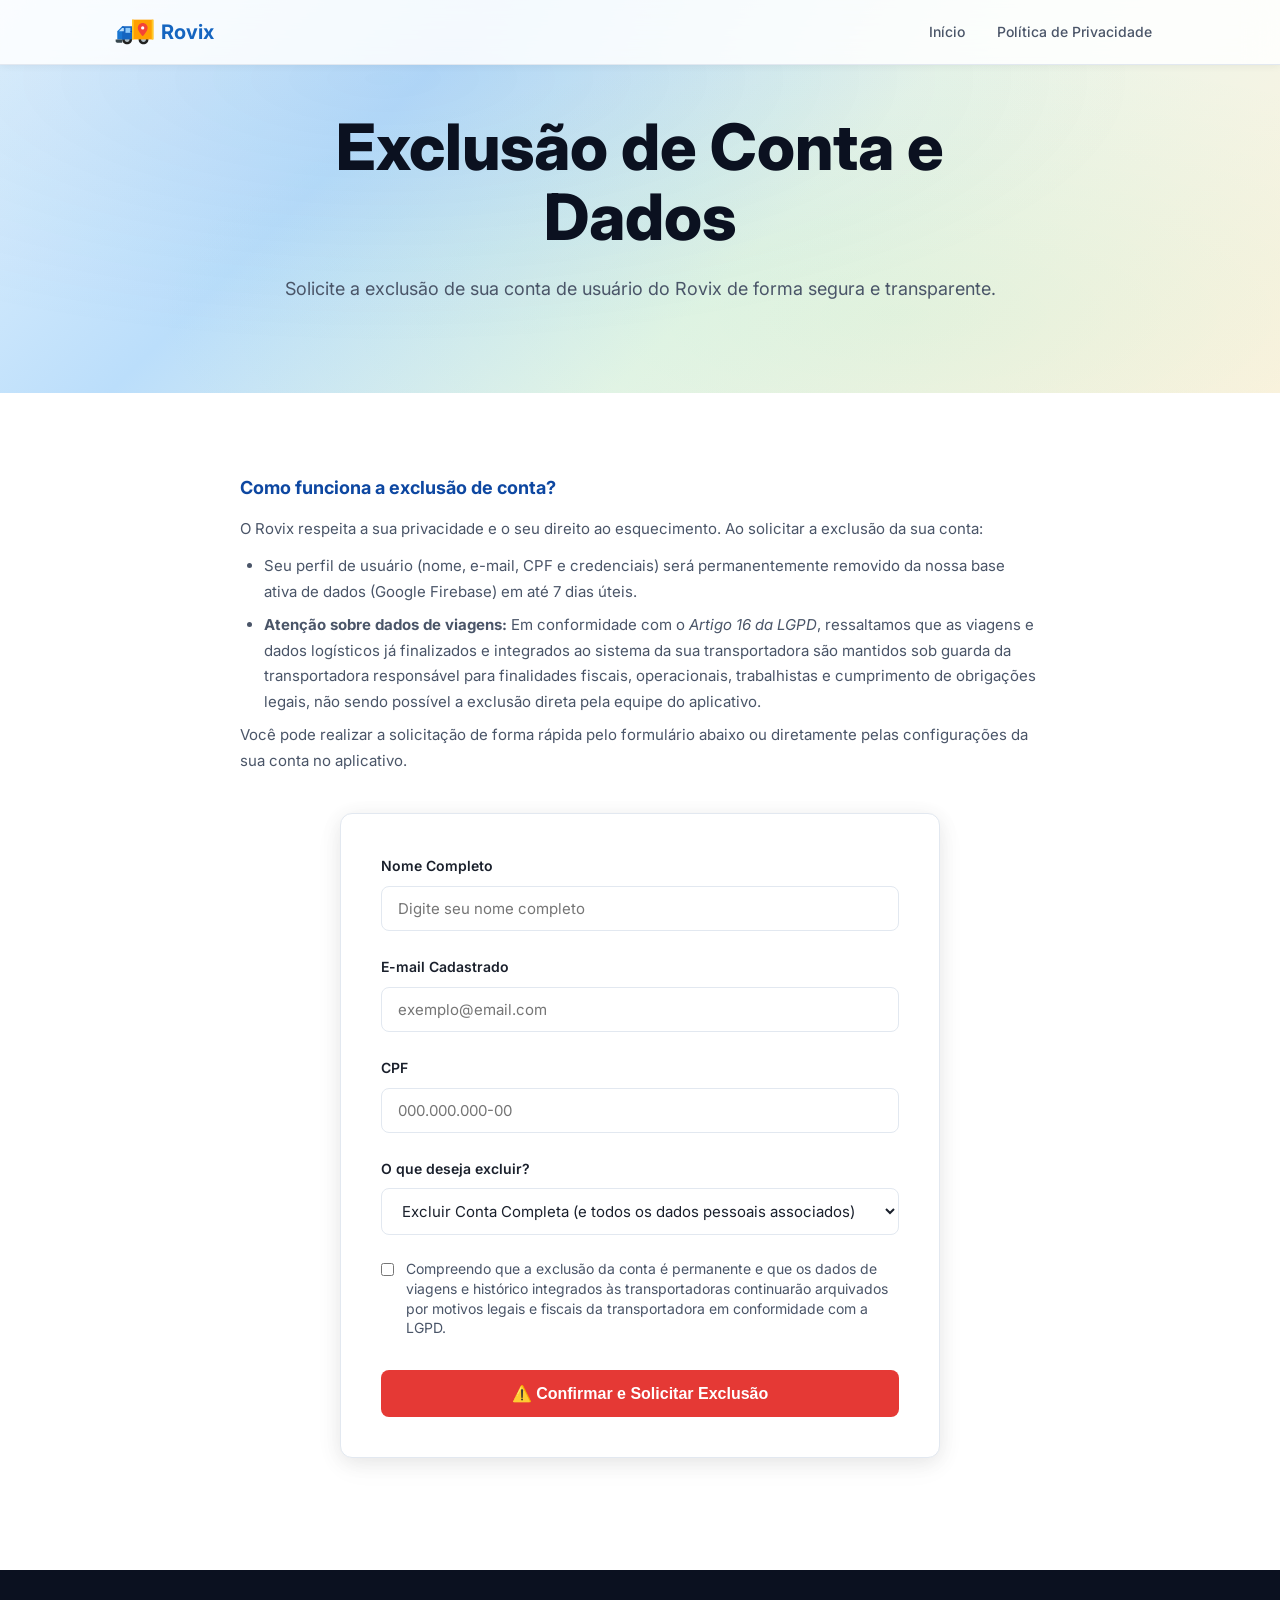
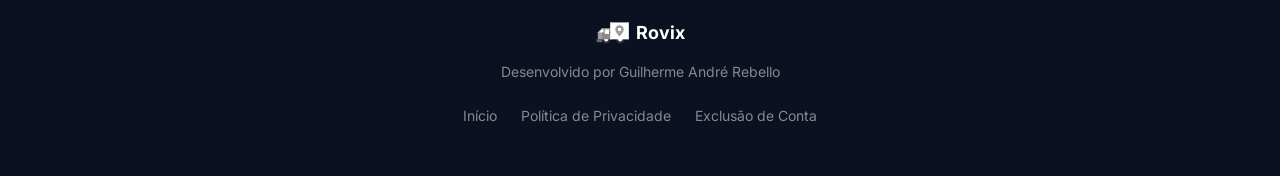
==== delete-account.html @ f407a165 "feat: add account deletion and privacy policy pages to documentation site" ====
<!DOCTYPE html>
<html lang="pt-BR">

<head>
    <meta charset="UTF-8">
    <meta name="viewport" content="width=device-width, initial-scale=1.0">
    <meta name="description" content="Solicitação de Exclusão de Conta e Dados do aplicativo Rovix. Exclua sua conta e dados pessoais.">
    <title>Rovix — Exclusão de Conta</title>
    <link rel="preconnect" href="https://fonts.googleapis.com">
    <link rel="preconnect" href="https://fonts.gstatic.com" crossorigin>
    <link href="https://fonts.googleapis.com/css2?family=Inter:wght@300;400;500;600;700;800&display=swap" rel="stylesheet">
    <link rel="stylesheet" href="style.css">
    <style>
        .form-container {
            max-width: 600px;
            margin: 2rem auto;
            background: var(--surface);
            padding: 2.5rem;
            border-radius: var(--radius);
            border: 1px solid var(--border);
            box-shadow: var(--shadow-lg);
        }

        .form-group {
            margin-bottom: 1.5rem;
            text-align: left;
        }

        .form-group label {
            display: block;
            font-size: 0.875rem;
            font-weight: 600;
            margin-bottom: 0.5rem;
            color: var(--text);
        }

        .form-group input {
            width: 100%;
            padding: 0.75rem 1rem;
            border: 1px solid var(--border);
            border-radius: var(--radius-sm);
            font-family: var(--font);
            font-size: 0.9375rem;
            color: var(--text);
            background: var(--bg);
            transition: var(--transition);
        }

        .form-group input:focus {
            outline: none;
            border-color: var(--primary);
            box-shadow: 0 0 0 3px var(--primary-bg);
        }

        .checkbox-group {
            display: flex;
            align-items: flex-start;
            gap: 0.75rem;
            margin-bottom: 2rem;
            text-align: left;
        }

        .checkbox-group input {
            margin-top: 0.25rem;
            width: auto;
            cursor: pointer;
        }

        .checkbox-group label {
            font-size: 0.875rem;
            color: var(--text-secondary);
            cursor: pointer;
            line-height: 1.4;
        }

        .btn-submit {
            width: 100%;
            justify-content: center;
            padding: 0.875rem 1.5rem;
            font-size: 1rem;
            font-weight: 600;
            background: var(--error);
            border: none;
            color: white;
            border-radius: var(--radius-sm);
            cursor: pointer;
            display: inline-flex;
            align-items: center;
            gap: 0.5rem;
            transition: var(--transition);
        }

        .btn-submit:hover {
            background: #B71C1C;
            transform: translateY(-2px);
            box-shadow: 0 4px 12px rgba(229, 57, 53, 0.2);
        }

        .btn-submit:disabled {
            background: var(--border);
            color: var(--text-muted);
            cursor: not-allowed;
            transform: none;
            box-shadow: none;
        }

        /* Success Card overlay inside container */
        .success-card {
            display: none;
            text-align: center;
            animation: fadeIn 0.4s ease forwards;
        }

        .success-icon {
            font-size: 4rem;
            color: var(--accent);
            margin-bottom: 1.5rem;
        }

        @keyframes fadeIn {
            from { opacity: 0; transform: translateY(10px); }
            to { opacity: 1; transform: translateY(0); }
        }
    </style>
</head>

<body>

    <!-- Navigation -->
    <nav class="navbar scrolled" id="navbar">
        <div class="nav-container">
            <a href="index.html" class="nav-logo" style="display: flex; align-items: center; gap: 6px;">
                <img src="logo.svg" alt="Rovix Logo" height="28">
                <span>Rovix</span>
            </a>
            <ul class="nav-menu">
                <li><a href="index.html" class="nav-link">Início</a></li>
                <li><a href="privacy.html" class="nav-link">Política de Privacidade</a></li>
            </ul>
        </div>
    </nav>

    <!-- Header Section -->
    <header class="hero" id="inicio" style="min-height: auto; padding: 7rem 1.5rem 3rem;">
        <div class="hero-bg"></div>
        <div class="hero-content" style="max-width: 800px;">
            <h1>Exclusão de Conta e Dados</h1>
            <p class="hero-subtitle">Solicite a exclusão de sua conta de usuário do Rovix de forma segura e transparente.</p>
        </div>
    </header>

    <!-- Content Section -->
    <section class="section">
        <div class="container">
            <div class="privacy-content">
                
                <div class="privacy-block">
                    <h3>Como funciona a exclusão de conta?</h3>
                    <p>O Rovix respeita a sua privacidade e o seu direito ao esquecimento. Ao solicitar a exclusão da sua conta:</p>
                    <ul>
                        <li>Seu perfil de usuário (nome, e-mail, CPF e credenciais) será permanentemente removido da nossa base ativa de dados (Google Firebase) em até 7 dias úteis.</li>
                        <li><strong>Atenção sobre dados de viagens:</strong> Em conformidade com o <em>Artigo 16 da LGPD</em>, ressaltamos que as viagens e dados logísticos já finalizados e integrados ao sistema da sua transportadora são mantidos sob guarda da transportadora responsável para finalidades fiscais, operacionais, trabalhistas e cumprimento de obrigações legais, não sendo possível a exclusão direta pela equipe do aplicativo.</li>
                    </ul>
                    <p>Você pode realizar a solicitação de forma rápida pelo formulário abaixo ou diretamente pelas configurações da sua conta no aplicativo.</p>
                </div>

                <!-- Interactive Form Container -->
                <div class="form-container">
                    
                    <!-- Deletion Form -->
                    <form id="deleteAccountForm" onsubmit="handleSubmit(event)">
                        <div class="form-group">
                            <label for="fullName">Nome Completo</label>
                            <input type="text" id="fullName" required placeholder="Digite seu nome completo">
                        </div>

                        <div class="form-group">
                            <label for="email">E-mail Cadastrado</label>
                            <input type="email" id="email" required placeholder="exemplo@email.com">
                        </div>

                        <div class="form-group">
                            <label for="cpf">CPF</label>
                            <input type="text" id="cpf" required placeholder="000.000.000-00" oninput="maskCPF(this)">
                        </div>

                        <div class="form-group">
                            <label for="requestType">O que deseja excluir?</label>
                            <select id="requestType" required style="width: 100%; padding: 0.75rem 1rem; border: 1px solid var(--border); border-radius: var(--radius-sm); font-family: var(--font); font-size: 0.9375rem; color: var(--text); background: var(--bg); transition: var(--transition);">
                                <option value="full">Excluir Conta Completa (e todos os dados pessoais associados)</option>
                                <option value="data_only">Excluir Apenas Dados Específicos de Viagens (manter a conta ativa)</option>
                            </select>
                        </div>

                        <div class="checkbox-group">
                            <input type="checkbox" id="confirmDelete" required>
                            <label for="confirmDelete">
                                Compreendo que a exclusão da conta é permanente e que os dados de viagens e histórico integrados às transportadoras continuarão arquivados por motivos legais e fiscais da transportadora em conformidade com a LGPD.
                            </label>
                        </div>

                        <button type="submit" class="btn-submit" id="btnSubmit">
                            ⚠️ Confirmar e Solicitar Exclusão
                        </button>
                    </form>

                    <!-- Success Card (hidden by default) -->
                    <div class="success-card" id="successCard">
                        <div class="success-icon">✓</div>
                        <h3 style="color: var(--text); font-size: 1.5rem; margin-bottom: 1rem;">Solicitação Recebida!</h3>
                        <p style="color: var(--text-secondary); margin-bottom: 1.5rem;">Sua solicitação de exclusão de conta foi registrada. Iremos processar seu pedido e remover as informações de login do banco de dados ativo em até 7 dias úteis. Um e-mail de confirmação será enviado para o endereço informado.</p>
                        <a href="index.html" class="btn btn-outline" style="display: inline-flex; width: auto;">Voltar para o Início</a>
                    </div>

                </div>

            </div>
        </div>
    </section>

    <!-- Footer -->
    <footer class="footer">
        <div class="container">
            <div class="footer-content">
                <div class="footer-brand" style="display: flex; align-items: center; gap: 6px;">
                    <img src="logo.svg" alt="Logo Rovix" height="24" style="filter: grayscale(1) brightness(1.5);">
                    <span class="footer-name">Rovix</span>
                </div>
                <p class="footer-text">Desenvolvido por Guilherme André Rebello</p>
                <div class="footer-links" style="display: flex; gap: 1.5rem; margin-top: 0.5rem;">
                    <a href="index.html">Início</a>
                    <a href="privacy.html">Política de Privacidade</a>
                    <a href="delete-account.html">Exclusão de Conta</a>
                </div>
            </div>
        </div>
    </footer>

    <script>
        function maskCPF(input) {
            let value = input.value.replace(/\D/g, "");
            if (value.length > 11) value = value.slice(0, 11);
            
            value = value.replace(/(\d{3})(\d)/, "$1.$2");
            value = value.replace(/(\d{3})(\d)/, "$1.$2");
            value = value.replace(/(\d{3})(\d{1,2})$/, "$1-$2");
            
            input.value = value;
        }

        function handleSubmit(event) {
            event.preventDefault();
            const btnSubmit = document.getElementById('btnSubmit');
            const form = document.getElementById('deleteAccountForm');
            const successCard = document.getElementById('successCard');

            // Disable button and change state
            btnSubmit.disabled = true;
            btnSubmit.innerText = "Processando solicitação...";

            // Simulate server request
            setTimeout(() => {
                form.style.display = 'none';
                successCard.style.display = 'block';
            }, 1200);
        }
    </script>

</body>

</html>
---- style.css ----
/* ===== CSS Variables ===== */
:root {
    --primary: #1565C0;
    --primary-dark: #0D47A1;
    --primary-light: #42A5F5;
    --primary-bg: #E3F2FD;
    --accent: #00C853;
    --accent-dark: #00A844;
    --warning: #FF9800;
    --error: #E53935;
    --info: #039BE5;

    --bg: #FFFFFF;
    --bg-alt: #F5F7FA;
    --bg-dark: #0B1120;
    --surface: #FFFFFF;
    --surface-hover: #F0F4F8;
    --border: #E2E8F0;

    --text: #1A202C;
    --text-secondary: #4A5568;
    --text-muted: #718096;
    --text-on-primary: #FFFFFF;

    --radius: 12px;
    --radius-sm: 8px;
    --radius-lg: 20px;
    --shadow: 0 1px 3px rgba(0,0,0,0.08), 0 4px 12px rgba(0,0,0,0.04);
    --shadow-lg: 0 4px 20px rgba(0,0,0,0.08), 0 8px 32px rgba(0,0,0,0.04);
    --shadow-xl: 0 8px 40px rgba(0,0,0,0.12);

    --font: 'Inter', -apple-system, BlinkMacSystemFont, 'Segoe UI', sans-serif;
    --transition: 0.3s cubic-bezier(0.4, 0, 0.2, 1);
}

/* ===== Reset ===== */
*, *::before, *::after {
    margin: 0;
    padding: 0;
    box-sizing: border-box;
}

html {
    scroll-behavior: smooth;
    font-size: 16px;
}

body {
    font-family: var(--font);
    color: var(--text);
    background: var(--bg);
    line-height: 1.7;
    -webkit-font-smoothing: antialiased;
}

img { max-width: 100%; }
a { text-decoration: none; color: inherit; }

/* ===== Container ===== */
.container {
    max-width: 1100px;
    margin: 0 auto;
    padding: 0 1.5rem;
}

/* ===== Navbar ===== */
.navbar {
    position: fixed;
    top: 0;
    left: 0;
    right: 0;
    z-index: 1000;
    background: rgba(255,255,255,0.85);
    backdrop-filter: blur(16px);
    -webkit-backdrop-filter: blur(16px);
    border-bottom: 1px solid transparent;
    transition: var(--transition);
}

.navbar.scrolled {
    border-bottom-color: var(--border);
    box-shadow: 0 1px 8px rgba(0,0,0,0.06);
}

.nav-container {
    max-width: 1100px;
    margin: 0 auto;
    padding: 0 1.5rem;
    display: flex;
    align-items: center;
    justify-content: space-between;
    height: 64px;
}

.nav-logo {
    display: flex;
    align-items: center;
    gap: 0.5rem;
    font-weight: 700;
    font-size: 1.25rem;
    color: var(--primary);
}

.logo-icon {
    font-size: 1.5rem;
}

.nav-menu {
    display: flex;
    list-style: none;
    gap: 0.25rem;
}

.nav-link {
    padding: 0.5rem 0.875rem;
    border-radius: var(--radius-sm);
    font-size: 0.875rem;
    font-weight: 500;
    color: var(--text-secondary);
    transition: var(--transition);
}

.nav-link:hover {
    background: var(--primary-bg);
    color: var(--primary);
}

.nav-toggle {
    display: none;
    flex-direction: column;
    gap: 5px;
    background: none;
    border: none;
    cursor: pointer;
    padding: 4px;
}

.nav-toggle span {
    width: 24px;
    height: 2px;
    background: var(--text);
    border-radius: 2px;
    transition: var(--transition);
}

.nav-toggle.active span:nth-child(1) { transform: rotate(45deg) translate(5px, 5px); }
.nav-toggle.active span:nth-child(2) { opacity: 0; }
.nav-toggle.active span:nth-child(3) { transform: rotate(-45deg) translate(5px, -5px); }

/* ===== Hero ===== */
.hero {
    position: relative;
    min-height: 85vh;
    display: flex;
    align-items: center;
    justify-content: center;
    text-align: center;
    padding: 6rem 1.5rem 4rem;
    overflow: hidden;
}

.hero-bg {
    position: absolute;
    inset: 0;
    background: linear-gradient(135deg, #E3F2FD 0%, #BBDEFB 30%, #E8F5E9 60%, #FFF3E0 100%);
    z-index: 0;
}

.hero-bg::after {
    content: '';
    position: absolute;
    inset: 0;
    background: radial-gradient(ellipse at 30% 20%, rgba(21, 101, 192, 0.08) 0%, transparent 60%),
                radial-gradient(ellipse at 70% 80%, rgba(0, 200, 83, 0.06) 0%, transparent 60%);
}

.hero-content {
    position: relative;
    z-index: 1;
    max-width: 700px;
}

.hero-badge {
    display: inline-block;
    padding: 0.375rem 1rem;
    border-radius: 50px;
    background: rgba(21, 101, 192, 0.1);
    color: var(--primary);
    font-size: 0.8125rem;
    font-weight: 600;
    margin-bottom: 1.5rem;
    letter-spacing: 0.02em;
}

.hero h1 {
    font-size: clamp(2.5rem, 6vw, 4rem);
    font-weight: 800;
    line-height: 1.1;
    margin-bottom: 1.25rem;
    color: var(--bg-dark);
}

.gradient-text {
    background: linear-gradient(135deg, var(--primary) 0%, var(--primary-light) 50%, var(--accent) 100%);
    -webkit-background-clip: text;
    -webkit-text-fill-color: transparent;
    background-clip: text;
}

.hero-subtitle {
    font-size: 1.125rem;
    color: var(--text-secondary);
    margin-bottom: 2.5rem;
    line-height: 1.8;
}

.hero-actions {
    display: flex;
    gap: 1rem;
    justify-content: center;
    flex-wrap: wrap;
}

/* ===== Buttons ===== */
.btn {
    display: inline-flex;
    align-items: center;
    gap: 0.5rem;
    padding: 0.875rem 2rem;
    border-radius: 50px;
    font-size: 0.9375rem;
    font-weight: 600;
    cursor: pointer;
    transition: var(--transition);
    border: none;
}

.btn-primary {
    background: var(--primary);
    color: var(--text-on-primary);
    box-shadow: 0 4px 14px rgba(21, 101, 192, 0.3);
}

.btn-primary:hover {
    background: var(--primary-dark);
    box-shadow: 0 6px 20px rgba(21, 101, 192, 0.4);
    transform: translateY(-2px);
}

.btn-outline {
    background: transparent;
    color: var(--primary);
    border: 2px solid var(--primary);
}

.btn-outline:hover {
    background: var(--primary);
    color: var(--text-on-primary);
    transform: translateY(-2px);
}

.btn-icon {
    font-size: 0.75rem;
}

/* ===== Download Section ===== */
.section-download {
    background: linear-gradient(135deg, #E8F5E9 0%, #C8E6C9 50%, #E3F2FD 100%);
}

.download-card {
    display: flex;
    align-items: center;
    gap: 1.5rem;
    background: var(--surface);
    border-radius: var(--radius-lg);
    padding: 2rem 2.5rem;
    box-shadow: var(--shadow-lg);
    border: 2px solid rgba(0, 200, 83, 0.2);
    max-width: 700px;
    margin: 0 auto;
}

.download-icon {
    font-size: 3rem;
    flex-shrink: 0;
}

.download-info {
    flex: 1;
}

.download-info h3 {
    font-size: 1.25rem;
    font-weight: 700;
    margin-bottom: 0.25rem;
}

.download-info p {
    font-size: 0.875rem;
    color: var(--text-muted);
}

.btn-download {
    background: linear-gradient(135deg, var(--accent), var(--accent-dark));
    color: white;
    padding: 1rem 2rem;
    font-size: 1rem;
    font-weight: 700;
    box-shadow: 0 4px 14px rgba(0, 200, 83, 0.35);
    flex-shrink: 0;
}

.btn-download:hover {
    transform: translateY(-3px);
    box-shadow: 0 6px 20px rgba(0, 200, 83, 0.45);
}

/* ===== Sections ===== */
.section {
    padding: 5rem 0;
}

.section-alt {
    background: var(--bg-alt);
}

.section-header {
    text-align: center;
    margin-bottom: 3.5rem;
}

.section-badge {
    display: inline-block;
    padding: 0.375rem 1rem;
    border-radius: 50px;
    background: var(--primary-bg);
    color: var(--primary);
    font-size: 0.8125rem;
    font-weight: 600;
    margin-bottom: 1rem;
}

.section-header h2 {
    font-size: 2rem;
    font-weight: 800;
    margin-bottom: 0.75rem;
    color: var(--bg-dark);
}

.section-header p {
    font-size: 1.0625rem;
    color: var(--text-muted);
    max-width: 550px;
    margin: 0 auto;
}

/* ===== Video Wrapper ===== */
.video-wrapper {
    max-width: 800px;
    margin: 0 auto;
    border-radius: var(--radius-lg);
    overflow: hidden;
    box-shadow: var(--shadow-xl);
    aspect-ratio: 16 / 9;
    background: #0B1120;
}

.video-wrapper iframe {
    width: 100%;
    height: 100%;
}

.video-placeholder {
    width: 100%;
    height: 100%;
    display: flex;
    flex-direction: column;
    align-items: center;
    justify-content: center;
    background: linear-gradient(135deg, #1a1a2e, #16213e);
    gap: 0.75rem;
}

.video-placeholder-icon {
    font-size: 3rem;
    opacity: 0.6;
}

.video-placeholder p {
    font-size: 1.125rem;
    font-weight: 500;
    color: rgba(255, 255, 255, 0.5);
    letter-spacing: 0.05em;
}

/* ===== Tutorials Grid ===== */
.tutorials-grid {
    display: grid;
    grid-template-columns: repeat(3, 1fr);
    gap: 2rem;
    align-items: start;
}

.tutorial-card {
    background: var(--surface);
    border-radius: var(--radius-lg);
    padding: 1.75rem 1.5rem 1.5rem;
    box-shadow: var(--shadow-lg);
    border: 1px solid var(--border);
    transition: var(--transition);
    position: relative;
    display: flex;
    flex-direction: column;
    gap: 0.75rem;
}

.tutorial-card:hover {
    transform: translateY(-5px);
    box-shadow: var(--shadow-xl);
    border-color: var(--primary-light);
}

.tutorial-badge {
    width: 42px;
    height: 42px;
    border-radius: 50%;
    background: linear-gradient(135deg, var(--primary), var(--primary-light));
    color: white;
    font-size: 1.125rem;
    font-weight: 800;
    display: flex;
    align-items: center;
    justify-content: center;
    flex-shrink: 0;
    box-shadow: 0 3px 10px rgba(21, 101, 192, 0.35);
}

.tutorial-card h3 {
    font-size: 1.0625rem;
    font-weight: 700;
    color: var(--bg-dark);
    line-height: 1.3;
}

.tutorial-card > p {
    font-size: 0.875rem;
    color: var(--text-muted);
    margin-bottom: 0.25rem;
}

/* YouTube Shorts: portrait aspect ratio 9/16 */
.tutorial-video-wrapper {
    width: 100%;
    aspect-ratio: 9 / 16;
    border-radius: var(--radius);
    overflow: hidden;
    background: #0B1120;
    box-shadow: 0 4px 18px rgba(0,0,0,0.15);
}

.tutorial-video-wrapper iframe {
    width: 100%;
    height: 100%;
    border: none;
}

/* ===== Steps Grid ===== */
.steps-grid {
    display: grid;
    grid-template-columns: repeat(auto-fit, minmax(220px, 1fr));
    gap: 1.5rem;
    margin-bottom: 2rem;
}

.step-card {
    background: var(--surface);
    border-radius: var(--radius);
    padding: 2rem 1.5rem;
    text-align: center;
    box-shadow: var(--shadow);
    transition: var(--transition);
    border: 1px solid var(--border);
}

.step-card:hover {
    transform: translateY(-4px);
    box-shadow: var(--shadow-lg);
}

.step-number {
    width: 48px;
    height: 48px;
    border-radius: 50%;
    background: linear-gradient(135deg, var(--primary), var(--primary-light));
    color: white;
    font-size: 1.25rem;
    font-weight: 700;
    display: flex;
    align-items: center;
    justify-content: center;
    margin: 0 auto 1rem;
}

.step-card h3 {
    font-size: 1.0625rem;
    font-weight: 700;
    margin-bottom: 0.5rem;
}

.step-card p {
    font-size: 0.9375rem;
    color: var(--text-secondary);
}

/* ===== Alert ===== */
.alert {
    display: flex;
    align-items: flex-start;
    gap: 0.75rem;
    padding: 1rem 1.25rem;
    border-radius: var(--radius-sm);
    margin: 1.5rem 0;
}

.alert-warning {
    background: #FFF8E1;
    border-left: 4px solid var(--warning);
}

.alert-icon {
    font-size: 1.25rem;
    flex-shrink: 0;
}

.alert p {
    font-size: 0.9375rem;
    color: var(--text);
}

/* ===== Subsections ===== */
.subsection {
    margin-top: 3rem;
    padding: 2rem;
    background: var(--surface);
    border-radius: var(--radius);
    border: 1px solid var(--border);
}

.subsection h3 {
    font-size: 1.125rem;
    font-weight: 700;
    margin-bottom: 1rem;
}

/* ===== Instruction List ===== */
.instruction-list {
    padding-left: 1.5rem;
}

.instruction-list li {
    margin-bottom: 0.5rem;
    font-size: 0.9375rem;
    color: var(--text-secondary);
}

.instruction-list li strong {
    color: var(--text);
}

/* ===== Check List ===== */
.check-list {
    list-style: none;
    padding: 0;
}

.check-list li {
    padding: 0.375rem 0;
    padding-left: 1.75rem;
    position: relative;
    font-size: 0.9375rem;
    color: var(--text-secondary);
}

.check-list li::before {
    content: '✓';
    position: absolute;
    left: 0;
    color: var(--accent);
    font-weight: 700;
}

/* ===== Feature Cards ===== */
.feature-cards {
    display: grid;
    grid-template-columns: repeat(auto-fit, minmax(280px, 1fr));
    gap: 1.5rem;
}

.feature-card {
    background: var(--surface);
    border-radius: var(--radius);
    padding: 2rem;
    box-shadow: var(--shadow);
    border: 1px solid var(--border);
    transition: var(--transition);
}

.feature-card:hover {
    transform: translateY(-4px);
    box-shadow: var(--shadow-lg);
}

.feature-icon {
    font-size: 2rem;
    margin-bottom: 1rem;
}

.feature-card h3 {
    font-size: 1.125rem;
    font-weight: 700;
    margin-bottom: 1rem;
}

.feature-detail {
    margin-top: 1rem;
    font-size: 0.875rem;
    color: var(--text-muted);
    border-top: 1px solid var(--border);
    padding-top: 1rem;
}

/* ===== Sync Flow ===== */
.sync-flow {
    display: flex;
    align-items: center;
    justify-content: center;
    gap: 1rem;
    margin-bottom: 3rem;
    flex-wrap: wrap;
}

.sync-step {
    flex: 1;
    min-width: 200px;
    max-width: 280px;
    background: var(--surface);
    border-radius: var(--radius);
    padding: 2rem 1.5rem;
    text-align: center;
    box-shadow: var(--shadow);
    border: 1px solid var(--border);
    transition: var(--transition);
}

.sync-step:hover {
    transform: translateY(-4px);
    box-shadow: var(--shadow-lg);
}

.sync-icon {
    font-size: 2rem;
    margin-bottom: 0.75rem;
}

.sync-step h4 {
    font-size: 1rem;
    font-weight: 700;
    margin-bottom: 0.5rem;
}

.sync-step p {
    font-size: 0.875rem;
    color: var(--text-secondary);
}

.sync-arrow {
    font-size: 1.5rem;
    color: var(--primary);
    font-weight: 700;
}

/* ===== Info Box ===== */
.info-box {
    background: var(--primary-bg);
    border-radius: var(--radius);
    padding: 2rem;
    border: 1px solid rgba(21, 101, 192, 0.15);
}

.info-box h3 {
    font-size: 1.125rem;
    font-weight: 700;
    margin-bottom: 0.75rem;
    color: var(--primary-dark);
}

.info-box p {
    font-size: 0.9375rem;
    color: var(--text-secondary);
    margin-bottom: 1rem;
}

.info-box code {
    background: rgba(21, 101, 192, 0.1);
    padding: 0.2em 0.5em;
    border-radius: 4px;
    font-size: 0.875rem;
    color: var(--primary-dark);
    font-weight: 600;
}

/* ===== Two Columns ===== */
.two-col {
    display: grid;
    grid-template-columns: 1fr 1fr;
    gap: 1.5rem;
}

.col-card {
    background: var(--surface);
    border-radius: var(--radius);
    padding: 2rem;
    box-shadow: var(--shadow);
    border: 1px solid var(--border);
    transition: var(--transition);
}

.col-card:hover {
    transform: translateY(-4px);
    box-shadow: var(--shadow-lg);
}

.col-card h3 {
    font-size: 1.125rem;
    font-weight: 700;
    margin-bottom: 0.75rem;
}

.col-card p {
    font-size: 0.9375rem;
    color: var(--text-secondary);
}

/* ===== Error Cards ===== */
.error-cards {
    display: flex;
    flex-direction: column;
    gap: 1.5rem;
}

.error-card {
    background: var(--surface);
    border-radius: var(--radius);
    overflow: hidden;
    box-shadow: var(--shadow);
    transition: var(--transition);
}

.error-card:hover {
    box-shadow: var(--shadow-lg);
}

.error-header {
    padding: 1.25rem 1.5rem;
    display: flex;
    align-items: center;
    gap: 1rem;
    flex-wrap: wrap;
}

.error-critical .error-header {
    background: linear-gradient(135deg, #FFEBEE, #FCE4EC);
    border-bottom: 2px solid var(--error);
}

.error-warning .error-header {
    background: linear-gradient(135deg, #FFF8E1, #FFF3E0);
    border-bottom: 2px solid var(--warning);
}

.error-info .error-header {
    background: linear-gradient(135deg, #E1F5FE, #E3F2FD);
    border-bottom: 2px solid var(--info);
}

.error-badge {
    display: inline-block;
    padding: 0.25rem 0.75rem;
    border-radius: 50px;
    font-size: 0.75rem;
    font-weight: 700;
    background: var(--error);
    color: white;
    flex-shrink: 0;
}

.error-badge.warning {
    background: var(--warning);
    color: #3E2723;
}

.error-badge.info {
    background: var(--info);
    color: white;
}

.error-header h3 {
    font-size: 0.9375rem;
    font-weight: 600;
    color: var(--text);
}

.error-body {
    padding: 1.5rem;
}

.error-body p {
    font-size: 0.9375rem;
    color: var(--text-secondary);
    margin-bottom: 1rem;
}

.error-body h4 {
    font-size: 0.875rem;
    font-weight: 700;
    margin-bottom: 0.5rem;
    color: var(--text);
}

.error-body ol {
    padding-left: 1.5rem;
    margin-bottom: 1rem;
}

.error-body ol li {
    font-size: 0.9375rem;
    color: var(--text-secondary);
    margin-bottom: 0.375rem;
}

.error-note {
    padding: 0.75rem 1rem;
    border-radius: var(--radius-sm);
    font-size: 0.875rem;
    background: #FFF3E0;
    border-left: 3px solid var(--warning);
    color: var(--text);
}

.error-note.success {
    background: #E8F5E9;
    border-left-color: var(--accent);
}

/* ===== Tips Grid ===== */
.tips-grid {
    display: grid;
    grid-template-columns: repeat(auto-fit, minmax(200px, 1fr));
    gap: 1.5rem;
    margin-bottom: 3rem;
}

.tip-card {
    background: var(--surface);
    border-radius: var(--radius);
    padding: 1.75rem 1.5rem;
    text-align: center;
    box-shadow: var(--shadow);
    border: 1px solid var(--border);
    transition: var(--transition);
}

.tip-card:hover {
    transform: translateY(-4px);
    box-shadow: var(--shadow-lg);
    border-color: var(--primary-light);
}

.tip-icon {
    font-size: 2rem;
    margin-bottom: 0.75rem;
}

.tip-card h3 {
    font-size: 1rem;
    font-weight: 700;
    margin-bottom: 0.5rem;
}

.tip-card p {
    font-size: 0.875rem;
    color: var(--text-secondary);
}

/* ===== Permissions Table ===== */
.permissions-table {
    background: var(--surface);
    border-radius: var(--radius);
    padding: 2rem;
    box-shadow: var(--shadow);
    border: 1px solid var(--border);
}

.permissions-table h3 {
    font-size: 1.125rem;
    font-weight: 700;
    margin-bottom: 1.25rem;
}

table {
    width: 100%;
    border-collapse: collapse;
}

th, td {
    padding: 0.875rem 1rem;
    text-align: left;
    font-size: 0.9375rem;
}

thead th {
    background: var(--bg-alt);
    font-weight: 600;
    color: var(--text);
    border-bottom: 2px solid var(--border);
}

tbody td {
    border-bottom: 1px solid var(--border);
    color: var(--text-secondary);
}

tbody tr:last-child td {
    border-bottom: none;
}

tbody tr:hover {
    background: var(--surface-hover);
}

/* ===== Privacy ===== */
.privacy-content {
    max-width: 800px;
    margin: 0 auto;
}

.privacy-block {
    margin-bottom: 2.5rem;
}

.privacy-block h3 {
    font-size: 1.125rem;
    font-weight: 700;
    margin-bottom: 0.75rem;
    color: var(--primary-dark);
}

.privacy-block p {
    font-size: 0.9375rem;
    color: var(--text-secondary);
    margin-bottom: 0.75rem;
}

.privacy-block ul {
    padding-left: 1.5rem;
}

.privacy-block ul li {
    font-size: 0.9375rem;
    color: var(--text-secondary);
    margin-bottom: 0.5rem;
}

/* ===== Footer ===== */
.footer {
    background: var(--bg-dark);
    padding: 3rem 0;
    text-align: center;
}

.footer-content {
    display: flex;
    flex-direction: column;
    align-items: center;
    gap: 0.75rem;
}

.footer-brand {
    display: flex;
    align-items: center;
    gap: 0.5rem;
}

.footer-name {
    font-size: 1.125rem;
    font-weight: 700;
    color: white;
}

.footer-version {
    font-size: 0.75rem;
    padding: 0.2rem 0.5rem;
    border-radius: 50px;
    background: rgba(255,255,255,0.1);
    color: rgba(255,255,255,0.7);
}

.footer-text {
    font-size: 0.875rem;
    color: rgba(255,255,255,0.5);
}

.footer-links a {
    font-size: 0.875rem;
    color: rgba(255,255,255,0.5);
    transition: var(--transition);
}

.footer-links a:hover {
    color: white;
}

/* ===== Back to Top ===== */
.back-to-top {
    position: fixed;
    bottom: 2rem;
    right: 2rem;
    width: 48px;
    height: 48px;
    border-radius: 50%;
    background: var(--primary);
    color: white;
    border: none;
    font-size: 1.25rem;
    cursor: pointer;
    box-shadow: 0 4px 14px rgba(21, 101, 192, 0.3);
    opacity: 0;
    visibility: hidden;
    transform: translateY(10px);
    transition: var(--transition);
    z-index: 999;
}

.back-to-top.visible {
    opacity: 1;
    visibility: visible;
    transform: translateY(0);
}

.back-to-top:hover {
    background: var(--primary-dark);
    transform: translateY(-3px);
}

/* ===== Animations ===== */
.fade-in {
    opacity: 0;
    transform: translateY(24px);
    transition: opacity 0.6s ease, transform 0.6s ease;
}

.fade-in.visible {
    opacity: 1;
    transform: translateY(0);
}

/* Stagger animations */
.step-card:nth-child(2) { transition-delay: 0.1s; }
.step-card:nth-child(3) { transition-delay: 0.2s; }
.step-card:nth-child(4) { transition-delay: 0.3s; }

.feature-card:nth-child(2) { transition-delay: 0.1s; }
.feature-card:nth-child(3) { transition-delay: 0.2s; }

.tip-card:nth-child(2) { transition-delay: 0.05s; }
.tip-card:nth-child(3) { transition-delay: 0.10s; }
.tip-card:nth-child(4) { transition-delay: 0.15s; }
.tip-card:nth-child(5) { transition-delay: 0.20s; }
.tip-card:nth-child(6) { transition-delay: 0.25s; }

.error-card:nth-child(2) { transition-delay: 0.1s; }
.error-card:nth-child(3) { transition-delay: 0.2s; }
.error-card:nth-child(4) { transition-delay: 0.3s; }

/* ===== Responsive ===== */
@media (max-width: 768px) {
    .nav-toggle { display: flex; }

    .nav-menu {
        position: fixed;
        top: 64px;
        left: 0;
        right: 0;
        background: rgba(255,255,255,0.98);
        backdrop-filter: blur(16px);
        flex-direction: column;
        padding: 1rem;
        gap: 0.25rem;
        border-bottom: 1px solid var(--border);
        box-shadow: var(--shadow-lg);
        transform: translateY(-100%);
        opacity: 0;
        visibility: hidden;
        transition: var(--transition);
    }

    .nav-menu.active {
        transform: translateY(0);
        opacity: 1;
        visibility: visible;
    }

    .nav-link {
        padding: 0.75rem 1rem;
        font-size: 1rem;
    }

    .hero {
        min-height: 75vh;
        padding: 5rem 1.5rem 3rem;
    }

    .hero h1 {
        font-size: 2.25rem;
    }

    .section {
        padding: 3.5rem 0;
    }

    .two-col {
        grid-template-columns: 1fr;
    }

    .sync-flow {
        flex-direction: column;
    }

    .sync-arrow {
        transform: rotate(90deg);
    }

    .sync-step {
        max-width: 100%;
    }

    .download-card {
        flex-direction: column;
        text-align: center;
        padding: 1.5rem;
    }

    .error-header {
        flex-direction: column;
        gap: 0.5rem;
        align-items: flex-start;
    }

    .tutorials-grid {
        grid-template-columns: 1fr;
        max-width: 400px;
        margin-left: auto;
        margin-right: auto;
    }

    .back-to-top {
        bottom: 1rem;
        right: 1rem;
    }
}

@media (max-width: 480px) {
    .hero-actions {
        flex-direction: column;
        align-items: center;
    }

    .btn {
        width: 100%;
        justify-content: center;
    }

    .tips-grid {
        grid-template-columns: 1fr 1fr;
    }

    .steps-grid {
        grid-template-columns: 1fr;
    }

    .tutorial-card {
        max-width: 100%;
    }
}
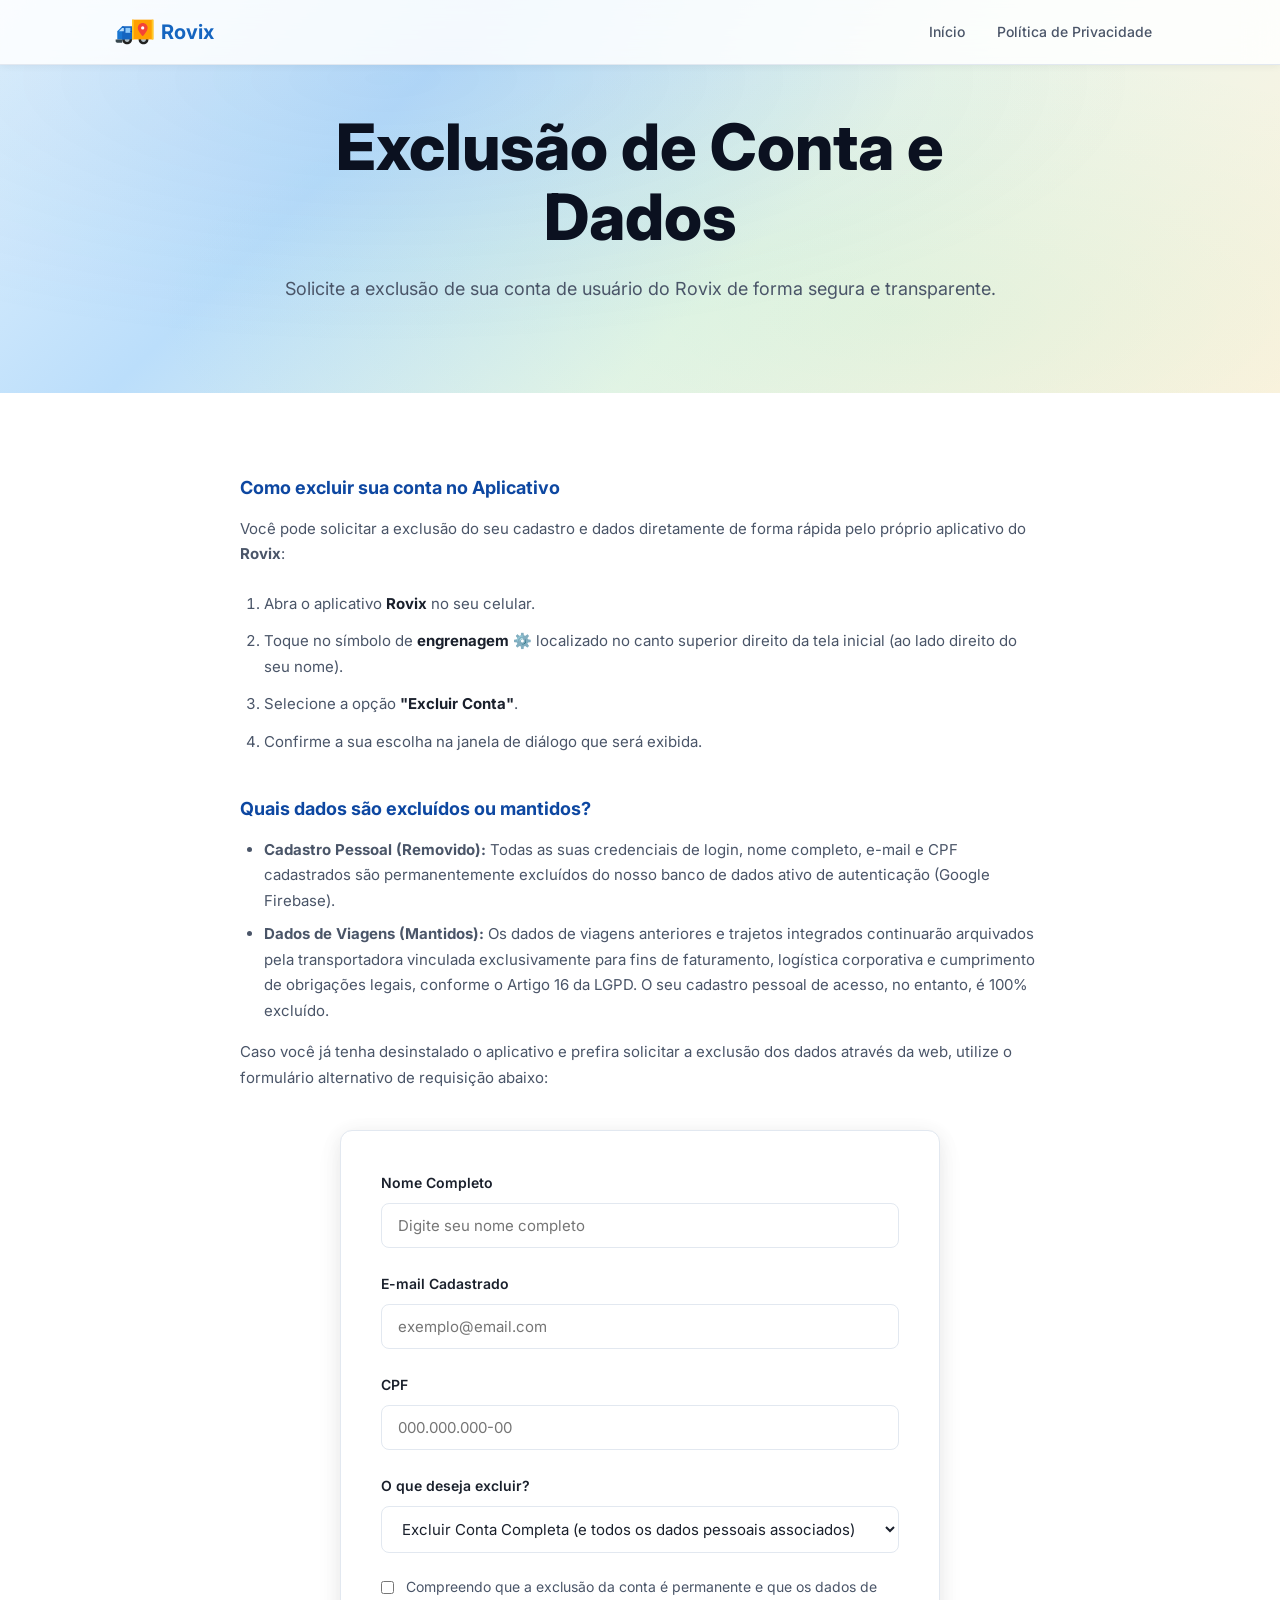
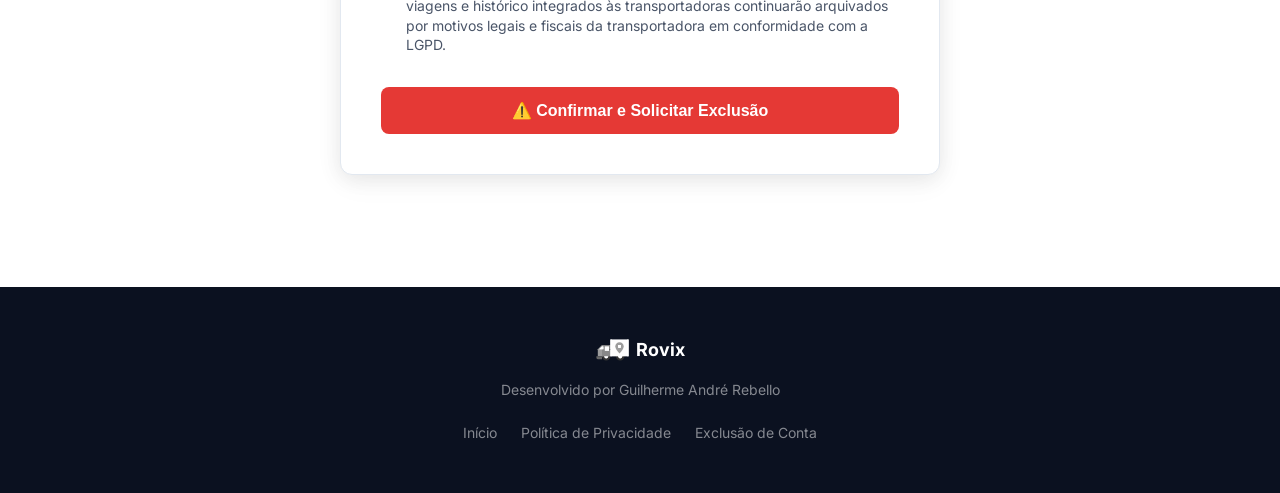
==== commit 17381af0: "docs: update account deletion instructions and clarify data retention policy in delete-account.html" ====
--- a/delete-account.html
+++ b/delete-account.html
@@ -155,13 +155,23 @@
             <div class="privacy-content">
                 
                 <div class="privacy-block">
-                    <h3>Como funciona a exclusão de conta?</h3>
-                    <p>O Rovix respeita a sua privacidade e o seu direito ao esquecimento. Ao solicitar a exclusão da sua conta:</p>
+                    <h3>Como excluir sua conta no Aplicativo</h3>
+                    <p>Você pode solicitar a exclusão do seu cadastro e dados diretamente de forma rápida pelo próprio aplicativo do <strong>Rovix</strong>:</p>
+                    <ol class="instruction-list" style="margin: 1.5rem 0; padding-left: 1.5rem;">
+                        <li style="margin-bottom: 0.75rem;">Abra o aplicativo <strong>Rovix</strong> no seu celular.</li>
+                        <li style="margin-bottom: 0.75rem;">Toque no símbolo de <strong>engrenagem ⚙️</strong> localizado no canto superior direito da tela inicial (ao lado direito do seu nome).</li>
+                        <li style="margin-bottom: 0.75rem;">Selecione a opção <strong>"Excluir Conta"</strong>.</li>
+                        <li style="margin-bottom: 0.75rem;">Confirme a sua escolha na janela de diálogo que será exibida.</li>
+                    </ol>
+                </div>
+
+                <div class="privacy-block">
+                    <h3>Quais dados são excluídos ou mantidos?</h3>
                     <ul>
-                        <li>Seu perfil de usuário (nome, e-mail, CPF e credenciais) será permanentemente removido da nossa base ativa de dados (Google Firebase) em até 7 dias úteis.</li>
-                        <li><strong>Atenção sobre dados de viagens:</strong> Em conformidade com o <em>Artigo 16 da LGPD</em>, ressaltamos que as viagens e dados logísticos já finalizados e integrados ao sistema da sua transportadora são mantidos sob guarda da transportadora responsável para finalidades fiscais, operacionais, trabalhistas e cumprimento de obrigações legais, não sendo possível a exclusão direta pela equipe do aplicativo.</li>
+                        <li style="margin-bottom: 0.5rem;"><strong>Cadastro Pessoal (Removido):</strong> Todas as suas credenciais de login, nome completo, e-mail e CPF cadastrados são permanentemente excluídos do nosso banco de dados ativo de autenticação (Google Firebase).</li>
+                        <li style="margin-bottom: 0.5rem;"><strong>Dados de Viagens (Mantidos):</strong> Os dados de viagens anteriores e trajetos integrados continuarão arquivados pela transportadora vinculada exclusivamente para fins de faturamento, logística corporativa e cumprimento de obrigações legais, conforme o Artigo 16 da LGPD. O seu cadastro pessoal de acesso, no entanto, é 100% excluído.</li>
                     </ul>
-                    <p>Você pode realizar a solicitação de forma rápida pelo formulário abaixo ou diretamente pelas configurações da sua conta no aplicativo.</p>
+                    <p style="margin-top: 1rem;">Caso você já tenha desinstalado o aplicativo e prefira solicitar a exclusão dos dados através da web, utilize o formulário alternativo de requisição abaixo:</p>
                 </div>
 
                 <!-- Interactive Form Container -->
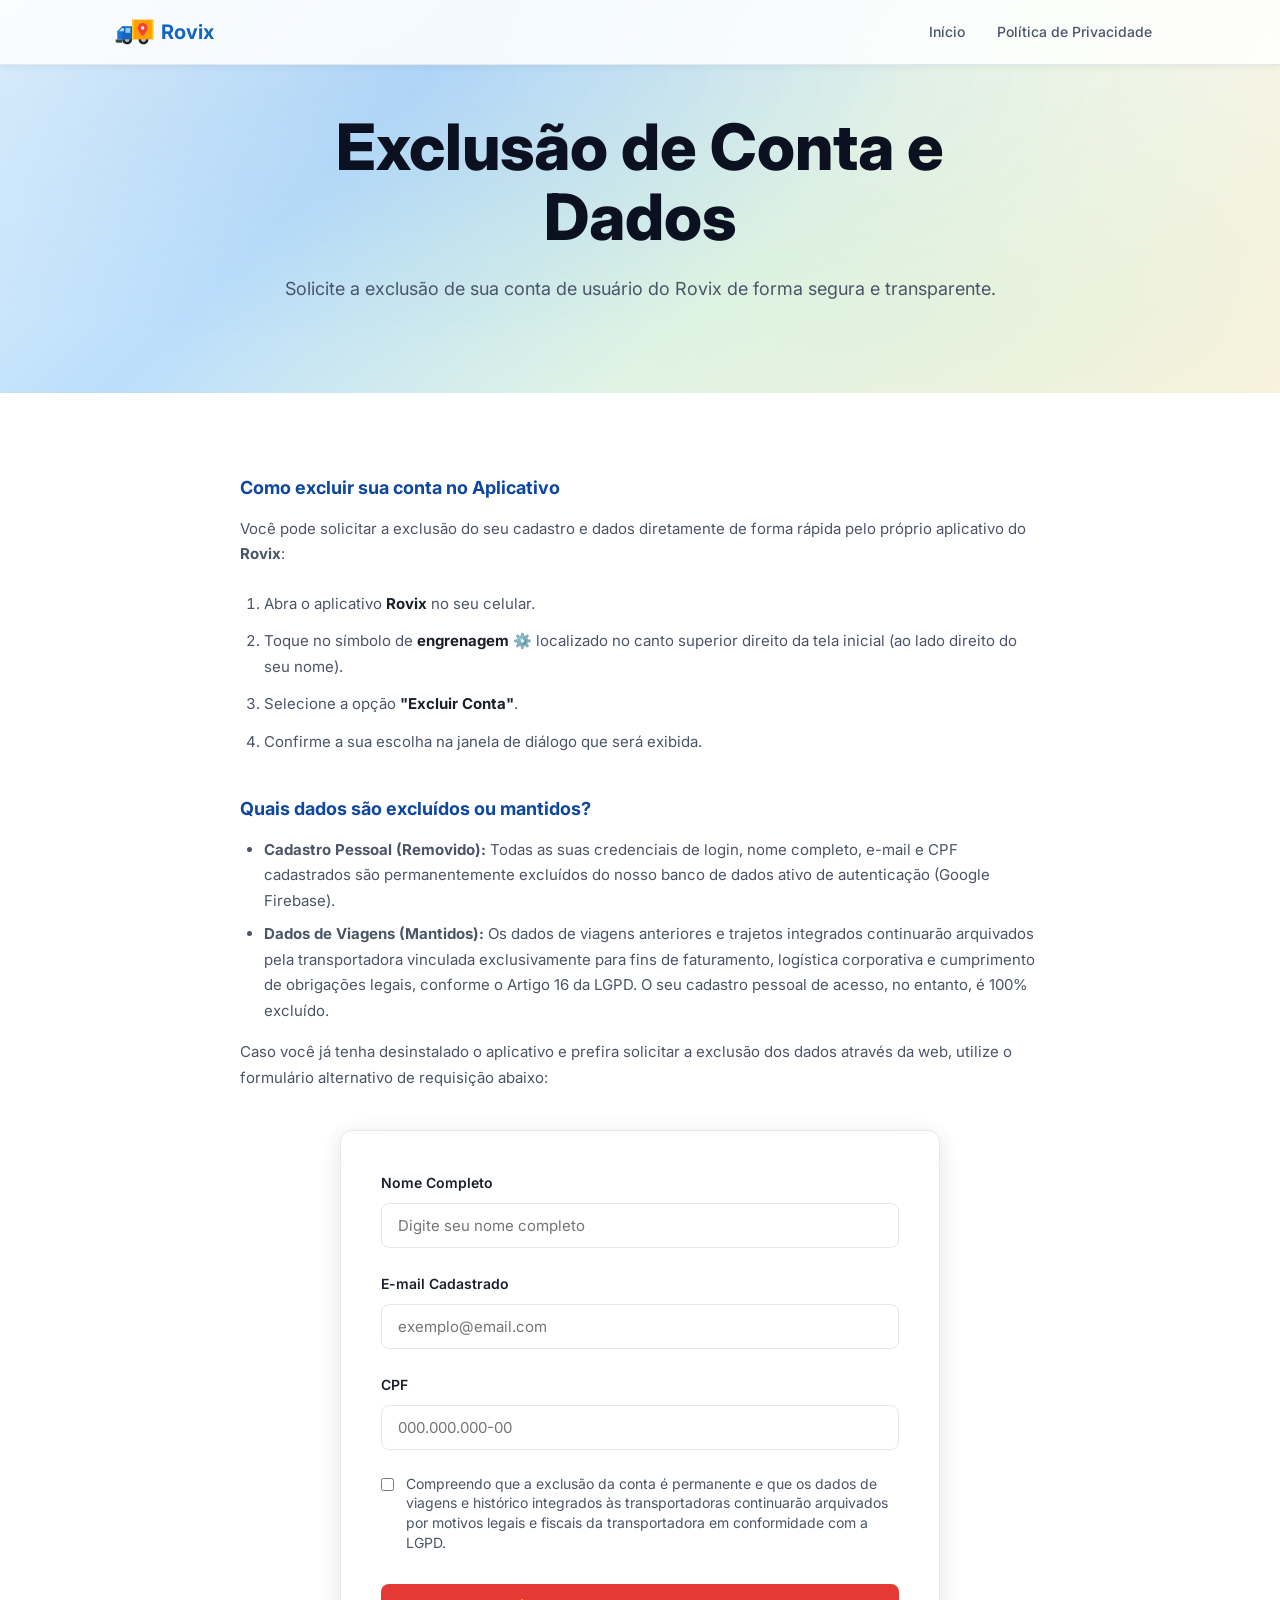
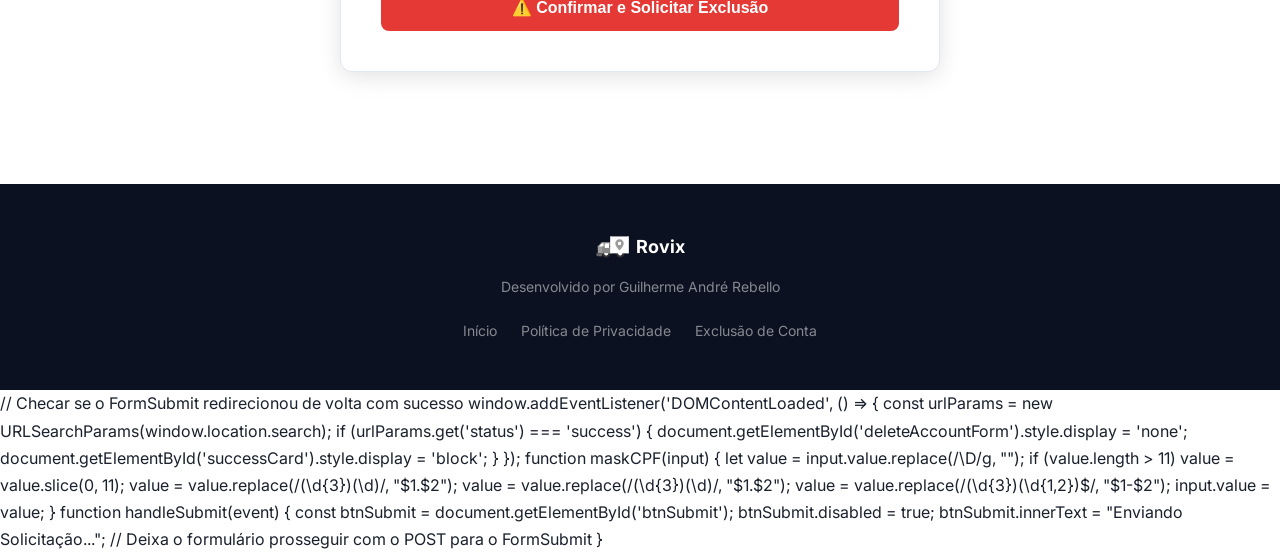
==== commit beee531d: "feat: configure delete account form with FormSubmit integration and update layout formatting" ====
--- a/delete-account.html
+++ b/delete-account.html
@@ -4,11 +4,13 @@
 <head>
     <meta charset="UTF-8">
     <meta name="viewport" content="width=device-width, initial-scale=1.0">
-    <meta name="description" content="Solicitação de Exclusão de Conta e Dados do aplicativo Rovix. Exclua sua conta e dados pessoais.">
+    <meta name="description"
+        content="Solicitação de Exclusão de Conta e Dados do aplicativo Rovix. Exclua sua conta e dados pessoais.">
     <title>Rovix — Exclusão de Conta</title>
     <link rel="preconnect" href="https://fonts.googleapis.com">
     <link rel="preconnect" href="https://fonts.gstatic.com" crossorigin>
-    <link href="https://fonts.googleapis.com/css2?family=Inter:wght@300;400;500;600;700;800&display=swap" rel="stylesheet">
+    <link href="https://fonts.googleapis.com/css2?family=Inter:wght@300;400;500;600;700;800&display=swap"
+        rel="stylesheet">
     <link rel="stylesheet" href="style.css">
     <style>
         .form-container {
@@ -118,8 +120,15 @@
         }
 
         @keyframes fadeIn {
-            from { opacity: 0; transform: translateY(10px); }
-            to { opacity: 1; transform: translateY(0); }
+            from {
+                opacity: 0;
+                transform: translateY(10px);
+            }
+
+            to {
+                opacity: 1;
+                transform: translateY(0);
+            }
         }
     </style>
 </head>
@@ -145,7 +154,8 @@
         <div class="hero-bg"></div>
         <div class="hero-content" style="max-width: 800px;">
             <h1>Exclusão de Conta e Dados</h1>
-            <p class="hero-subtitle">Solicite a exclusão de sua conta de usuário do Rovix de forma segura e transparente.</p>
+            <p class="hero-subtitle">Solicite a exclusão de sua conta de usuário do Rovix de forma segura e
+                transparente.</p>
         </div>
     </header>
 
@@ -153,59 +163,74 @@
     <section class="section">
         <div class="container">
             <div class="privacy-content">
-                
+
                 <div class="privacy-block">
                     <h3>Como excluir sua conta no Aplicativo</h3>
-                    <p>Você pode solicitar a exclusão do seu cadastro e dados diretamente de forma rápida pelo próprio aplicativo do <strong>Rovix</strong>:</p>
+                    <p>Você pode solicitar a exclusão do seu cadastro e dados diretamente de forma rápida pelo próprio
+                        aplicativo do <strong>Rovix</strong>:</p>
                     <ol class="instruction-list" style="margin: 1.5rem 0; padding-left: 1.5rem;">
-                        <li style="margin-bottom: 0.75rem;">Abra o aplicativo <strong>Rovix</strong> no seu celular.</li>
-                        <li style="margin-bottom: 0.75rem;">Toque no símbolo de <strong>engrenagem ⚙️</strong> localizado no canto superior direito da tela inicial (ao lado direito do seu nome).</li>
+                        <li style="margin-bottom: 0.75rem;">Abra o aplicativo <strong>Rovix</strong> no seu celular.
+                        </li>
+                        <li style="margin-bottom: 0.75rem;">Toque no símbolo de <strong>engrenagem ⚙️</strong>
+                            localizado no canto superior direito da tela inicial (ao lado direito do seu nome).</li>
                         <li style="margin-bottom: 0.75rem;">Selecione a opção <strong>"Excluir Conta"</strong>.</li>
-                        <li style="margin-bottom: 0.75rem;">Confirme a sua escolha na janela de diálogo que será exibida.</li>
+                        <li style="margin-bottom: 0.75rem;">Confirme a sua escolha na janela de diálogo que será
+                            exibida.</li>
                     </ol>
                 </div>
 
                 <div class="privacy-block">
                     <h3>Quais dados são excluídos ou mantidos?</h3>
                     <ul>
-                        <li style="margin-bottom: 0.5rem;"><strong>Cadastro Pessoal (Removido):</strong> Todas as suas credenciais de login, nome completo, e-mail e CPF cadastrados são permanentemente excluídos do nosso banco de dados ativo de autenticação (Google Firebase).</li>
-                        <li style="margin-bottom: 0.5rem;"><strong>Dados de Viagens (Mantidos):</strong> Os dados de viagens anteriores e trajetos integrados continuarão arquivados pela transportadora vinculada exclusivamente para fins de faturamento, logística corporativa e cumprimento de obrigações legais, conforme o Artigo 16 da LGPD. O seu cadastro pessoal de acesso, no entanto, é 100% excluído.</li>
+                        <li style="margin-bottom: 0.5rem;"><strong>Cadastro Pessoal (Removido):</strong> Todas as suas
+                            credenciais de login, nome completo, e-mail e CPF cadastrados são permanentemente excluídos
+                            do nosso banco de dados ativo de autenticação (Google Firebase).</li>
+                        <li style="margin-bottom: 0.5rem;"><strong>Dados de Viagens (Mantidos):</strong> Os dados de
+                            viagens anteriores e trajetos integrados continuarão arquivados pela transportadora
+                            vinculada exclusivamente para fins de faturamento, logística corporativa e cumprimento de
+                            obrigações legais, conforme o Artigo 16 da LGPD. O seu cadastro pessoal de acesso, no
+                            entanto, é 100% excluído.</li>
                     </ul>
-                    <p style="margin-top: 1rem;">Caso você já tenha desinstalado o aplicativo e prefira solicitar a exclusão dos dados através da web, utilize o formulário alternativo de requisição abaixo:</p>
+                    <p style="margin-top: 1rem;">Caso você já tenha desinstalado o aplicativo e prefira solicitar a
+                        exclusão dos dados através da web, utilize o formulário alternativo de requisição abaixo:</p>
                 </div>
 
                 <!-- Interactive Form Container -->
                 <div class="form-container">
-                    
+
                     <!-- Deletion Form -->
-                    <form id="deleteAccountForm" onsubmit="handleSubmit(event)">
+                    <!-- Substitua 'seu-email@exemplo.com' pelo seu e-mail de destino para receber as solicitações -->
+                    <form id="deleteAccountForm" action="https://formsubmit.co/rovixmotorista@gmail.com" method="POST"
+                        onsubmit="handleSubmit(event)">
+                        <!-- Configurações do FormSubmit para redirecionamento e resposta visual -->
+                        <input type="hidden" name="_next"
+                            value="https://seu-usuario.github.io/nome-do-repositorio/delete-account.html?status=success">
+                        <input type="hidden" name="_subject" value="Solicitação de Exclusão de Conta - Rovix">
+                        <input type="hidden" name="_captcha" value="false">
+
                         <div class="form-group">
                             <label for="fullName">Nome Completo</label>
-                            <input type="text" id="fullName" required placeholder="Digite seu nome completo">
+                            <input type="text" name="Nome" id="fullName" required
+                                placeholder="Digite seu nome completo">
                         </div>
 
                         <div class="form-group">
                             <label for="email">E-mail Cadastrado</label>
-                            <input type="email" id="email" required placeholder="exemplo@email.com">
+                            <input type="email" name="Email" id="email" required placeholder="exemplo@email.com">
                         </div>
 
                         <div class="form-group">
                             <label for="cpf">CPF</label>
-                            <input type="text" id="cpf" required placeholder="000.000.000-00" oninput="maskCPF(this)">
+                            <input type="text" name="CPF" id="cpf" required placeholder="000.000.000-00"
+                                oninput="maskCPF(this)">
                         </div>
 
-                        <div class="form-group">
-                            <label for="requestType">O que deseja excluir?</label>
-                            <select id="requestType" required style="width: 100%; padding: 0.75rem 1rem; border: 1px solid var(--border); border-radius: var(--radius-sm); font-family: var(--font); font-size: 0.9375rem; color: var(--text); background: var(--bg); transition: var(--transition);">
-                                <option value="full">Excluir Conta Completa (e todos os dados pessoais associados)</option>
-                                <option value="data_only">Excluir Apenas Dados Específicos de Viagens (manter a conta ativa)</option>
-                            </select>
-                        </div>
-
                         <div class="checkbox-group">
-                            <input type="checkbox" id="confirmDelete" required>
+                            <input type="checkbox" name="Confirmacao" id="confirmDelete" required>
                             <label for="confirmDelete">
-                                Compreendo que a exclusão da conta é permanente e que os dados de viagens e histórico integrados às transportadoras continuarão arquivados por motivos legais e fiscais da transportadora em conformidade com a LGPD.
+                                Compreendo que a exclusão da conta é permanente e que os dados de viagens e histórico
+                                integrados às transportadoras continuarão arquivados por motivos legais e fiscais da
+                                transportadora em conformidade com a LGPD.
                             </label>
                         </div>
 
@@ -217,9 +242,14 @@
                     <!-- Success Card (hidden by default) -->
                     <div class="success-card" id="successCard">
                         <div class="success-icon">✓</div>
-                        <h3 style="color: var(--text); font-size: 1.5rem; margin-bottom: 1rem;">Solicitação Recebida!</h3>
-                        <p style="color: var(--text-secondary); margin-bottom: 1.5rem;">Sua solicitação de exclusão de conta foi registrada. Iremos processar seu pedido e remover as informações de login do banco de dados ativo em até 7 dias úteis. Um e-mail de confirmação será enviado para o endereço informado.</p>
-                        <a href="index.html" class="btn btn-outline" style="display: inline-flex; width: auto;">Voltar para o Início</a>
+                        <h3 style="color: var(--text); font-size: 1.5rem; margin-bottom: 1rem;">Solicitação Recebida!
+                        </h3>
+                        <p style="color: var(--text-secondary); margin-bottom: 1.5rem;">Sua solicitação de exclusão de
+                            conta foi registrada. Iremos processar seu pedido e remover as informações de login do banco
+                            de dados ativo em até 7 dias úteis. Um e-mail de confirmação será enviado para o endereço
+                            informado.</p>
+                        <a href="index.html" class="btn btn-outline" style="display: inline-flex; width: auto;">Voltar
+                            para o Início</a>
                     </div>
 
                 </div>
@@ -246,36 +276,33 @@
         </div>
     </footer>
 
-    <script>
-        function maskCPF(input) {
-            let value = input.value.replace(/\D/g, "");
-            if (value.length > 11) value = value.slice(0, 11);
-            
-            value = value.replace(/(\d{3})(\d)/, "$1.$2");
-            value = value.replace(/(\d{3})(\d)/, "$1.$2");
-            value = value.replace(/(\d{3})(\d{1,2})$/, "$1-$2");
-            
-            input.value = value;
-        }
-
-        function handleSubmit(event) {
-            event.preventDefault();
-            const btnSubmit = document.getElementById('btnSubmit');
-            const form = document.getElementById('deleteAccountForm');
-            const successCard = document.getElementById('successCard');
-
-            // Disable button and change state
-            btnSubmit.disabled = true;
-            btnSubmit.innerText = "Processando solicitação...";
-
-            // Simulate server request
-            setTimeout(() => {
-                form.style.display = 'none';
-                successCard.style.display = 'block';
-            }, 1200);
-        }
-    </script>
+    // Checar se o FormSubmit redirecionou de volta com sucesso
+    window.addEventListener('DOMContentLoaded', () => {
+    const urlParams = new URLSearchParams(window.location.search);
+    if (urlParams.get('status') === 'success') {
+    document.getElementById('deleteAccountForm').style.display = 'none';
+    document.getElementById('successCard').style.display = 'block';
+    }
+    });
+
+    function maskCPF(input) {
+    let value = input.value.replace(/\D/g, "");
+    if (value.length > 11) value = value.slice(0, 11);
+
+    value = value.replace(/(\d{3})(\d)/, "$1.$2");
+    value = value.replace(/(\d{3})(\d)/, "$1.$2");
+    value = value.replace(/(\d{3})(\d{1,2})$/, "$1-$2");
+
+    input.value = value;
+    }
+
+    function handleSubmit(event) {
+    const btnSubmit = document.getElementById('btnSubmit');
+    btnSubmit.disabled = true;
+    btnSubmit.innerText = "Enviando Solicitação...";
+    // Deixa o formulário prosseguir com o POST para o FormSubmit
+    }
 
 </body>
 
-</html>
+</html>
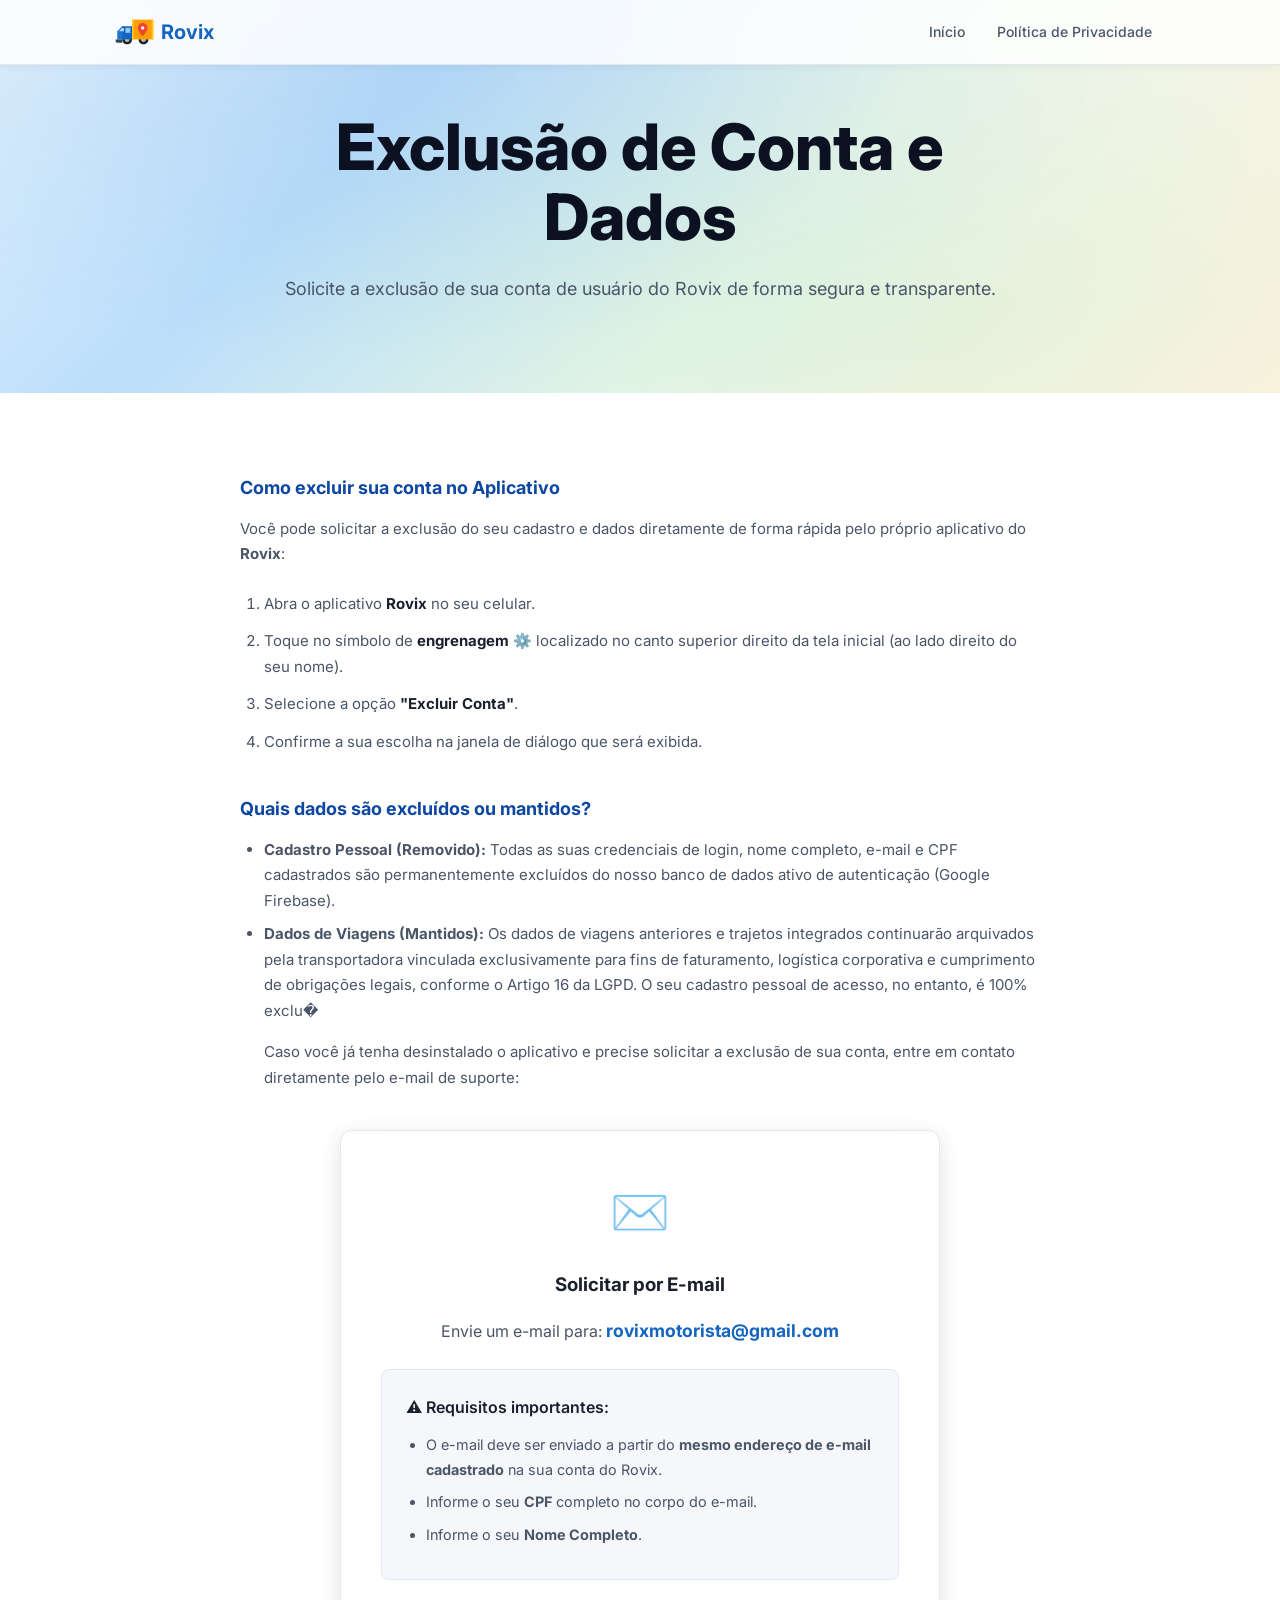
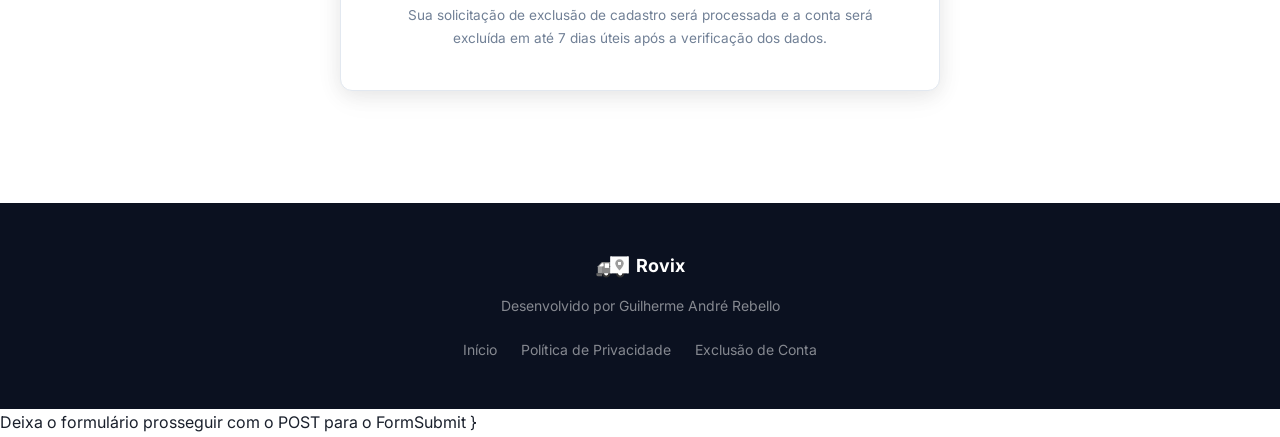
==== commit 9c71ba54: "refactor(delete-account.html)" ====
--- a/delete-account.html
+++ b/delete-account.html
@@ -189,69 +189,28 @@
                             viagens anteriores e trajetos integrados continuarão arquivados pela transportadora
                             vinculada exclusivamente para fins de faturamento, logística corporativa e cumprimento de
                             obrigações legais, conforme o Artigo 16 da LGPD. O seu cadastro pessoal de acesso, no
-                            entanto, é 100% excluído.</li>
-                    </ul>
-                    <p style="margin-top: 1rem;">Caso você já tenha desinstalado o aplicativo e prefira solicitar a
-                        exclusão dos dados através da web, utilize o formulário alternativo de requisição abaixo:</p>
-                </div>
-
-                <!-- Interactive Form Container -->
-                <div class="form-container">
-
-                    <!-- Deletion Form -->
-                    <!-- Substitua 'seu-email@exemplo.com' pelo seu e-mail de destino para receber as solicitações -->
-                    <form id="deleteAccountForm" action="https://formsubmit.co/rovixmotorista@gmail.com" method="POST"
-                        onsubmit="handleSubmit(event)">
-                        <!-- Configurações do FormSubmit para redirecionamento e resposta visual -->
-                        <input type="hidden" name="_next"
-                            value="https://seu-usuario.github.io/nome-do-repositorio/delete-account.html?status=success">
-                        <input type="hidden" name="_subject" value="Solicitação de Exclusão de Conta - Rovix">
-                        <input type="hidden" name="_captcha" value="false">
-
-                        <div class="form-group">
-                            <label for="fullName">Nome Completo</label>
-                            <input type="text" name="Nome" id="fullName" required
-                                placeholder="Digite seu nome completo">
-                        </div>
-
-                        <div class="form-group">
-                            <label for="email">E-mail Cadastrado</label>
-                            <input type="email" name="Email" id="email" required placeholder="exemplo@email.com">
-                        </div>
-
-                        <div class="form-group">
-                            <label for="cpf">CPF</label>
-                            <input type="text" name="CPF" id="cpf" required placeholder="000.000.000-00"
-                                oninput="maskCPF(this)">
-                        </div>
-
-                        <div class="checkbox-group">
-                            <input type="checkbox" name="Confirmacao" id="confirmDelete" required>
-                            <label for="confirmDelete">
-                                Compreendo que a exclusão da conta é permanente e que os dados de viagens e histórico
-                                integrados às transportadoras continuarão arquivados por motivos legais e fiscais da
-                                transportadora em conformidade com a LGPD.
-                            </label>
-                        </div>
-
-                        <button type="submit" class="btn-submit" id="btnSubmit">
-                            ⚠️ Confirmar e Solicitar Exclusão
-                        </button>
-                    </form>
-
-                    <!-- Success Card (hidden by default) -->
-                    <div class="success-card" id="successCard">
-                        <div class="success-icon">✓</div>
-                        <h3 style="color: var(--text); font-size: 1.5rem; margin-bottom: 1rem;">Solicitação Recebida!
-                        </h3>
-                        <p style="color: var(--text-secondary); margin-bottom: 1.5rem;">Sua solicitação de exclusão de
-                            conta foi registrada. Iremos processar seu pedido e remover as informações de login do banco
-                            de dados ativo em até 7 dias úteis. Um e-mail de confirmação será enviado para o endereço
-                            informado.</p>
-                        <a href="index.html" class="btn btn-outline" style="display: inline-flex; width: auto;">Voltar
-                            para o Início</a>
+                            entanto, é 100% exclu�                    <p style="margin-top: 1rem;">Caso você já tenha desinstalado o aplicativo e precise solicitar a
+                        exclusão de sua conta, entre em contato diretamente pelo e-mail de suporte:</p>
+                </div>
+
+                <!-- Interactive Form Container simplified to instructions -->
+                <div class="form-container" style="text-align: center;">
+                    <div style="font-size: 3rem; margin-bottom: 1rem;">✉️</div>
+                    <h3 style="margin-bottom: 1rem; color: var(--text);">Solicitar por E-mail</h3>
+                    <p style="color: var(--text-secondary); margin-bottom: 1.5rem; line-height: 1.6;">
+                        Envie um e-mail para: <strong style="color: var(--primary); font-size: 1.1rem;">rovixmotorista@gmail.com</strong>
+                    </p>
+                    <div style="background: var(--bg-alt); padding: 1.5rem; border-radius: var(--radius-sm); text-align: left; margin-bottom: 1.5rem; border: 1px solid var(--border);">
+                        <p style="font-weight: 600; margin-bottom: 0.75rem; color: var(--text);">⚠️ Requisitos importantes:</p>
+                        <ul style="padding-left: 1.25rem; font-size: 0.9rem; color: var(--text-secondary);">
+                            <li style="margin-bottom: 0.5rem;">O e-mail deve ser enviado a partir do <strong>mesmo endereço de e-mail cadastrado</strong> na sua conta do Rovix.</li>
+                            <li style="margin-bottom: 0.5rem;">Informe o seu <strong>CPF</strong> completo no corpo do e-mail.</li>
+                            <li style="margin-bottom: 0.5rem;">Informe o seu <strong>Nome Completo</strong>.</li>
+                        </ul>
                     </div>
-
+                    <p style="font-size: 0.85rem; color: var(--text-muted);">
+                        Sua solicitação de exclusão de cadastro será processada e a conta será excluída em até 7 dias úteis após a verificação dos dados.
+                    </p>
                 </div>
 
             </div>
@@ -276,32 +235,10 @@
         </div>
     </footer>
 
-    // Checar se o FormSubmit redirecionou de volta com sucesso
-    window.addEventListener('DOMContentLoaded', () => {
-    const urlParams = new URLSearchParams(window.location.search);
-    if (urlParams.get('status') === 'success') {
-    document.getElementById('deleteAccountForm').style.display = 'none';
-    document.getElementById('successCard').style.display = 'block';
+</body>
+
+</html>Deixa o formulário prosseguir com o POST para o FormSubmit
     }
-    });
-
-    function maskCPF(input) {
-    let value = input.value.replace(/\D/g, "");
-    if (value.length > 11) value = value.slice(0, 11);
-
-    value = value.replace(/(\d{3})(\d)/, "$1.$2");
-    value = value.replace(/(\d{3})(\d)/, "$1.$2");
-    value = value.replace(/(\d{3})(\d{1,2})$/, "$1-$2");
-
-    input.value = value;
-    }
-
-    function handleSubmit(event) {
-    const btnSubmit = document.getElementById('btnSubmit');
-    btnSubmit.disabled = true;
-    btnSubmit.innerText = "Enviando Solicitação...";
-    // Deixa o formulário prosseguir com o POST para o FormSubmit
-    }
 
 </body>
 
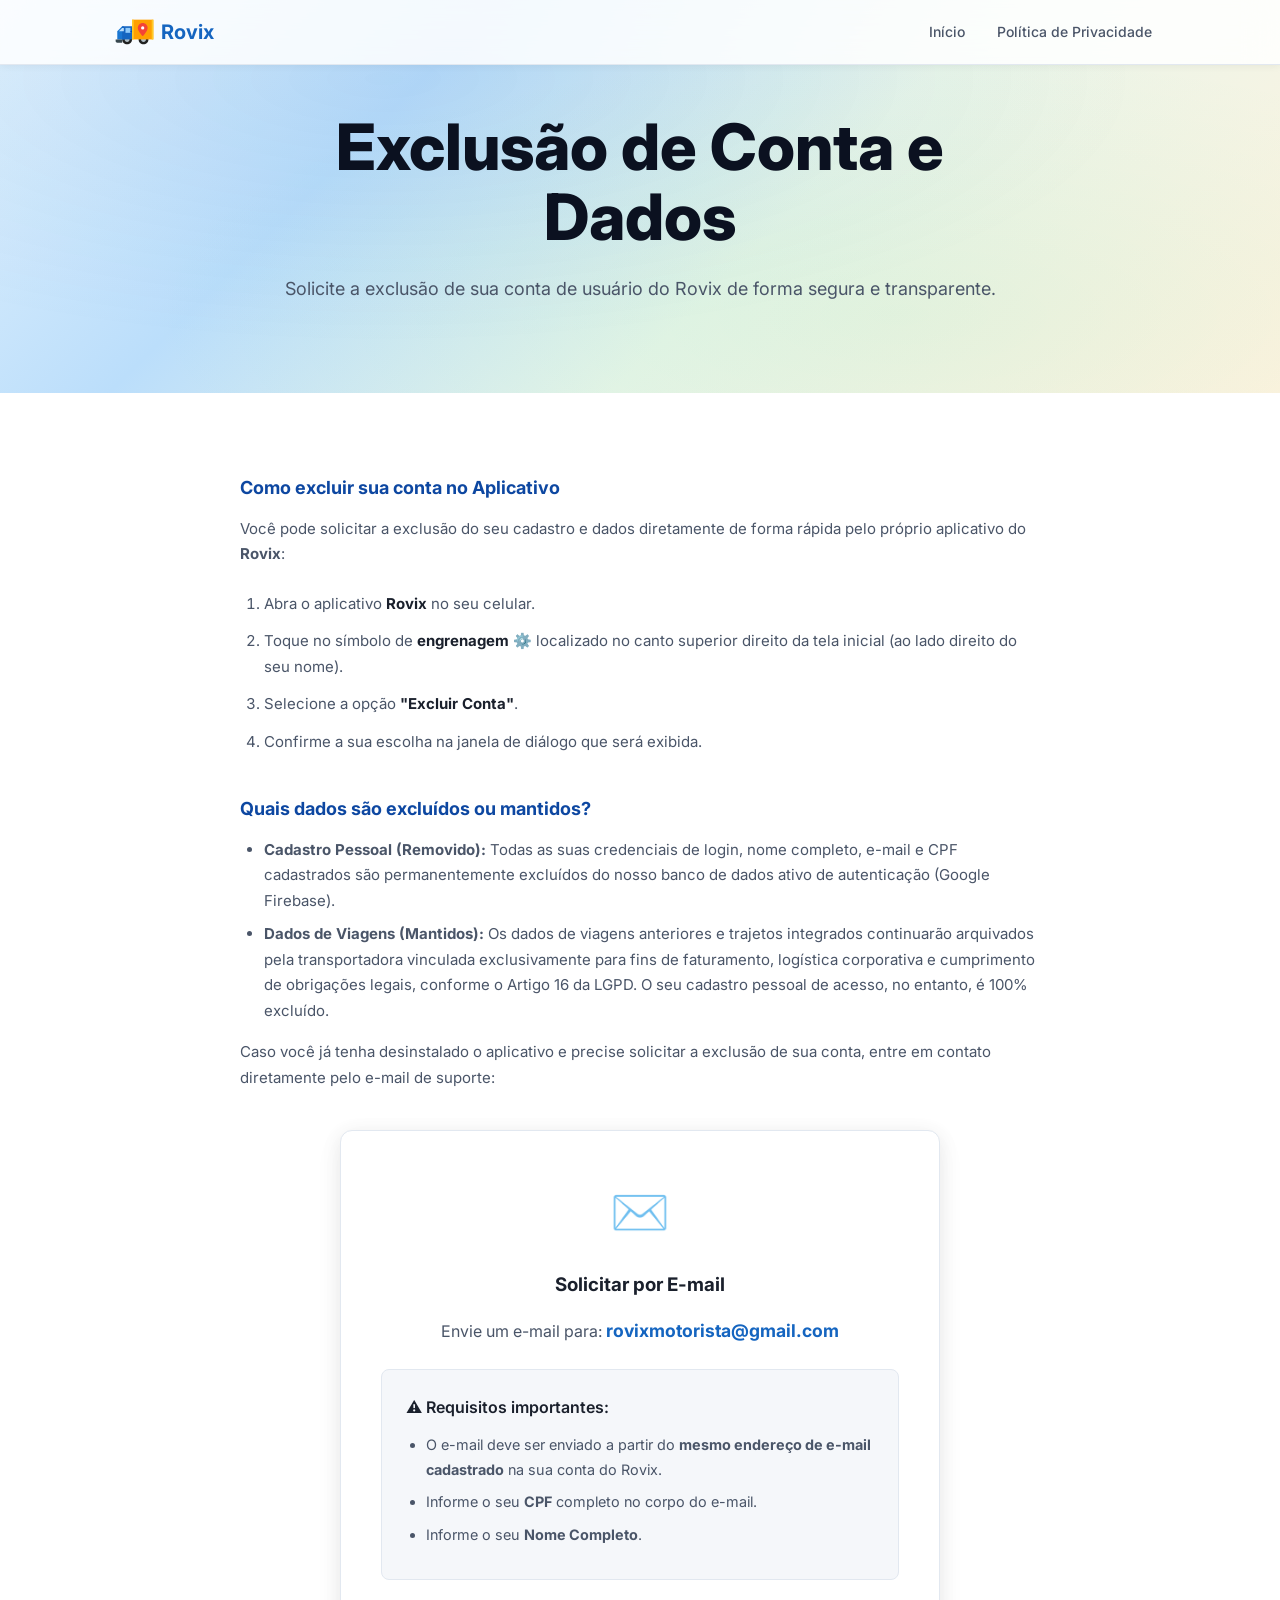
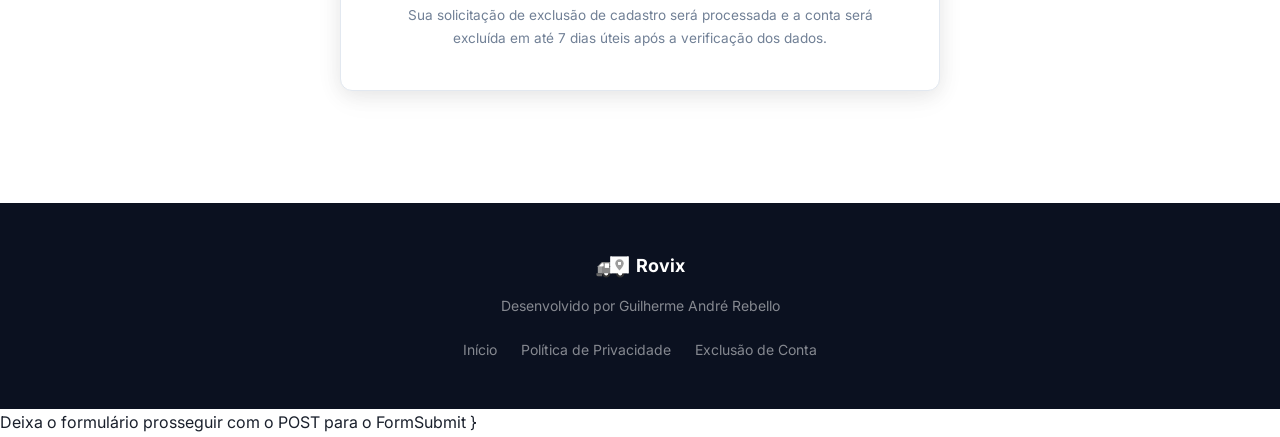
==== commit 3e33445a: "fix(delete-account.html) fix mispelling" ====
--- a/delete-account.html
+++ b/delete-account.html
@@ -189,7 +189,9 @@
                             viagens anteriores e trajetos integrados continuarão arquivados pela transportadora
                             vinculada exclusivamente para fins de faturamento, logística corporativa e cumprimento de
                             obrigações legais, conforme o Artigo 16 da LGPD. O seu cadastro pessoal de acesso, no
-                            entanto, é 100% exclu�                    <p style="margin-top: 1rem;">Caso você já tenha desinstalado o aplicativo e precise solicitar a
+                            entanto, é 100% excluído.</li>
+                    </ul>
+                    <p style="margin-top: 1rem;">Caso você já tenha desinstalado o aplicativo e precise solicitar a
                         exclusão de sua conta, entre em contato diretamente pelo e-mail de suporte:</p>
                 </div>
 
